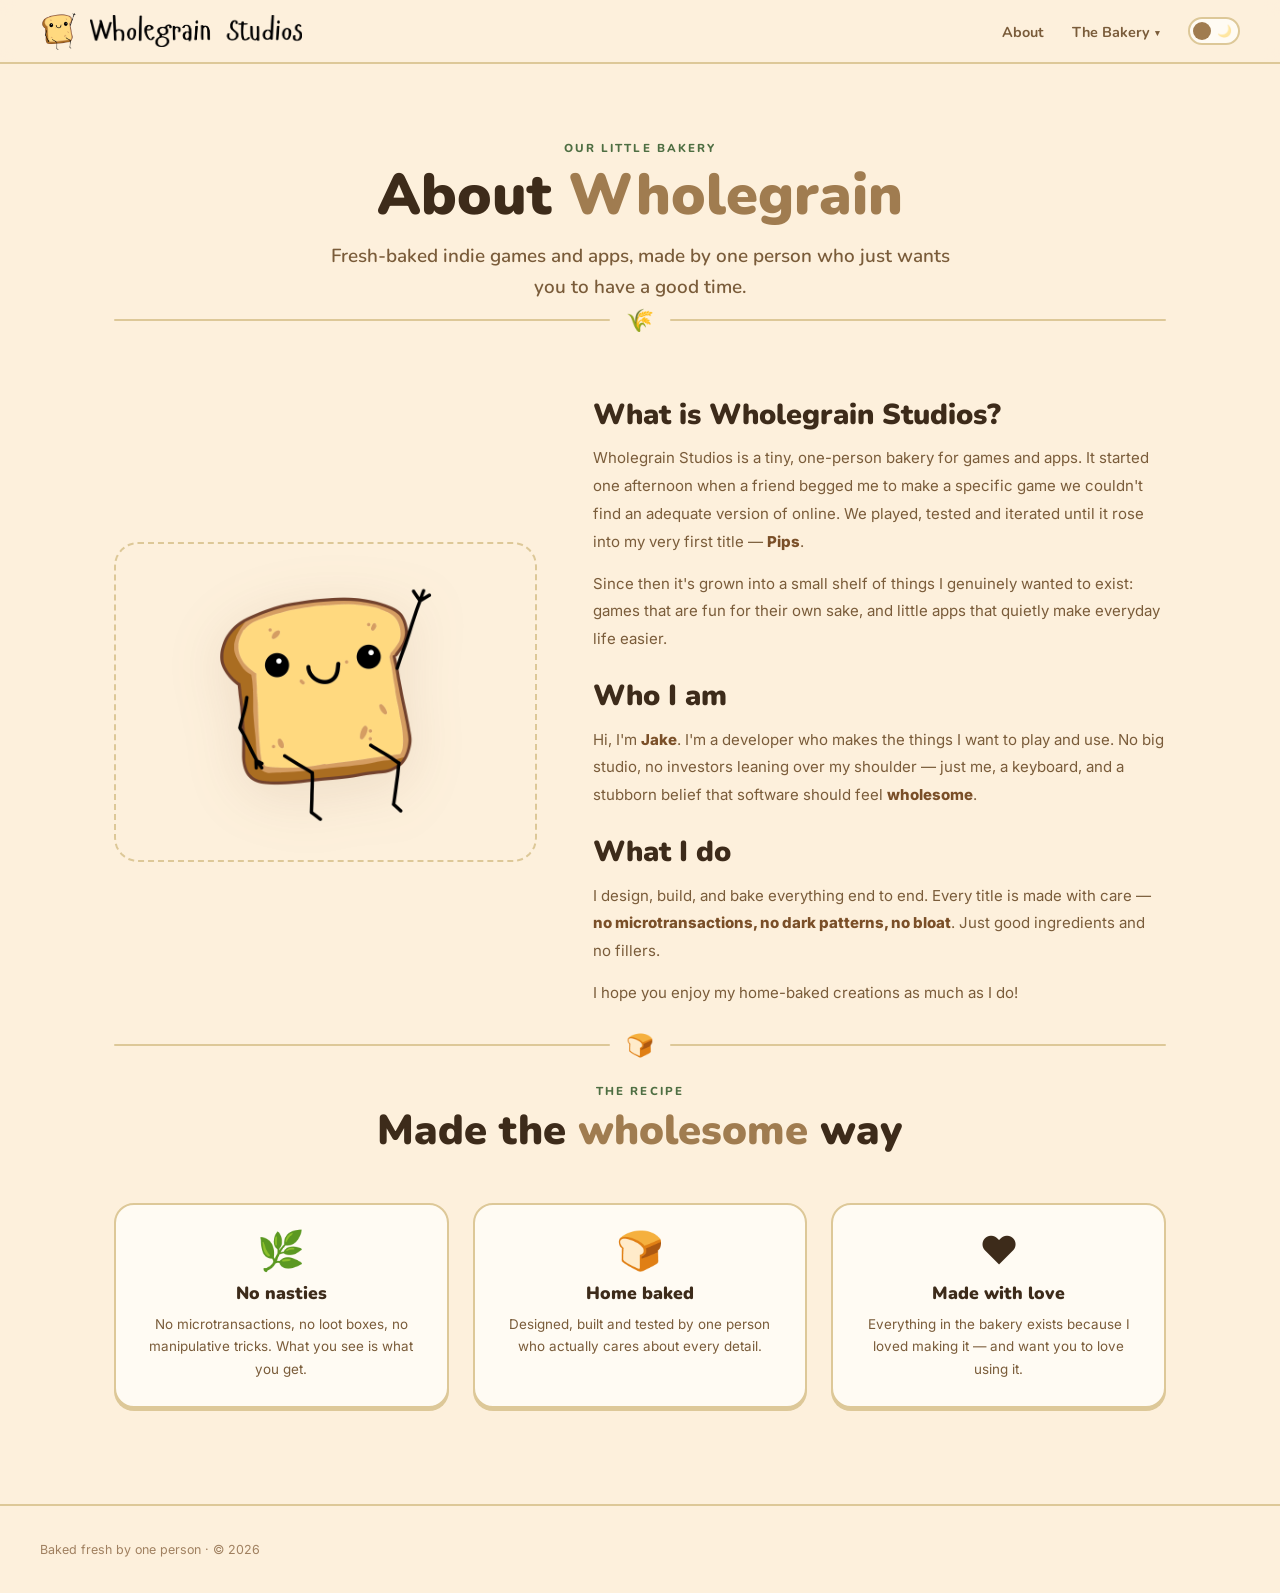
==== about/index.html @ f50112dc "Add About and Bakery pages with section nav - New About page: story, mascot panel, and wholesome-val" ====
<!DOCTYPE html>
<html lang="en" data-theme="light">
<head>
  <meta charset="UTF-8">
  <meta name="viewport" content="width=device-width, initial-scale=1.0">
  <meta name="description" content="About Wholegrain Studios — fresh-baked indie games made by one person, with good ingredients and no fillers.">
  <meta name="theme-color" content="#fdf0dc">
  <title>About · Wholegrain Studios</title>
  <link rel="manifest" href="../manifest.json">
  <link rel="preconnect" href="https://fonts.googleapis.com">
  <link rel="preconnect" href="https://fonts.gstatic.com" crossorigin>
  <link href="https://fonts.googleapis.com/css2?family=Nunito:wght@400;600;700;800;900&family=Inter:wght@300;400;500&family=Fredoka+One&display=swap" rel="stylesheet">
  <link rel="stylesheet" href="../css/styles.css">
  <link rel="icon" href="../images/toast-logo.png">
  <link rel="apple-touch-icon" href="../images/toast-logo.png">
  <style>
    /* ── ABOUT PAGE ── */
    .story-section {
      max-width: 1100px;
      margin: 0 auto;
      padding: 64px 24px 24px;
    }
    .story-grid {
      display: grid;
      grid-template-columns: 0.85fr 1.15fr;
      gap: 56px;
      align-items: center;
    }

    /* Mascot panel — mirrors the hero's dashed-border treatment */
    .story-art {
      position: relative;
      display: flex;
      align-items: center;
      justify-content: center;
      padding: 40px;
    }
    .story-art::before {
      content: '';
      position: absolute;
      inset: 0;
      border: 2.5px dashed var(--border);
      border-radius: 24px;
      transition: border-color 0.3s;
    }
    .story-art img {
      position: relative;
      width: clamp(160px, 30vw, 240px);
      height: auto;
      filter: drop-shadow(0 10px 28px var(--shadow));
    }

    .story-body h2 {
      font-family: 'Nunito', sans-serif;
      font-size: clamp(1.4rem, 3vw, 1.8rem);
      font-weight: 900;
      color: var(--brown);
      line-height: 1.2;
      margin: 26px 0 12px;
    }
    .story-body h2:first-child { margin-top: 0; }
    .story-body p {
      font-size: 0.94rem;
      line-height: 1.85;
      color: var(--text-mid);
      margin-bottom: 14px;
    }
    .story-body p:last-child { margin-bottom: 0; }
    .story-body strong { color: var(--crust); font-weight: 800; }

    /* Values row */
    .values-section {
      max-width: 1100px;
      margin: 0 auto;
      padding: 24px 24px 96px;
    }
    .value-grid {
      display: grid;
      grid-template-columns: repeat(3, 1fr);
      gap: 24px;
    }
    .value-card {
      background: var(--card-bg);
      border: 2.5px solid var(--border);
      border-radius: 20px;
      box-shadow: 0 3px 0 var(--border);
      padding: 26px 24px;
      text-align: center;
      transition: transform 0.2s, box-shadow 0.2s, background 0.3s, border-color 0.3s;
    }
    .value-card:hover {
      transform: translateY(-4px) rotate(-0.5deg);
      box-shadow: 0 8px 0 var(--tan);
    }
    .value-emoji {
      font-size: 2.4rem;
      line-height: 1;
      display: block;
      margin-bottom: 12px;
    }
    .value-card h3 {
      font-family: 'Nunito', sans-serif;
      font-size: 1.1rem;
      font-weight: 900;
      color: var(--brown);
      margin-bottom: 8px;
    }
    .value-card p {
      font-size: 0.84rem;
      line-height: 1.65;
      color: var(--text-mid);
    }

    @media (max-width: 768px) {
      .story-grid { grid-template-columns: 1fr; gap: 36px; }
      .story-art { padding: 28px; }
      .value-grid { grid-template-columns: 1fr; }
    }
  </style>
</head>
<body>

<nav>
  <a class="nav-logo" href="../index.html">
    <img class="nav-logo-toast" src="../images/toast-logo.png" alt="Toast mascot">
    <img class="nav-logo-wordmark" src="../images/wordmark.png" alt="Wholegrain Studios">
  </a>
  <div class="nav-right">
    <ul class="nav-links">
      <li><a href="../about/">About</a></li>
      <li class="nav-dropdown">
        <a class="nav-dropdown-trigger" href="../bakery/">The Bakery <span class="nav-caret">▾</span></a>
        <div class="nav-dropdown-menu">
          <a href="../bakery/#game-shelf">The Game Shelf</a>
          <a href="../bakery/#essentials">The Essentials</a>
        </div>
      </li>
    </ul>
    <button class="dark-toggle" id="themeToggle" aria-label="Toggle dark mode">
      <span class="dark-toggle-icon icon-sun">☀️</span>
      <span class="dark-toggle-icon icon-moon">🌙</span>
    </button>
  </div>
</nav>

<header class="page-hero">
  <p class="section-eyebrow">Our little bakery</p>
  <h1 class="page-hero-title">About <em>Wholegrain</em></h1>
  <p class="page-hero-sub">Fresh-baked indie games and apps, made by one person who just wants you to have a good time.</p>
</header>

<div class="divider"><div class="divider-line"></div><span class="divider-icon">🌾</span><div class="divider-line"></div></div>

<section class="story-section">
  <div class="story-grid">
    <div class="story-art">
      <img src="../images/toast-mascot.png" alt="Toast mascot">
    </div>
    <div class="story-body">
      <h2>What is Wholegrain Studios?</h2>
      <p>Wholegrain Studios is a tiny, one-person bakery for games and apps. It started one afternoon when a friend begged me to make a specific game we couldn't find an adequate version of online. We played, tested and iterated until it rose into my very first title — <strong>Pips</strong>.</p>
      <p>Since then it's grown into a small shelf of things I genuinely wanted to exist: games that are fun for their own sake, and little apps that quietly make everyday life easier.</p>

      <h2>Who I am</h2>
      <p>Hi, I'm <strong>Jake</strong>. I'm a developer who makes the things I want to play and use. No big studio, no investors leaning over my shoulder — just me, a keyboard, and a stubborn belief that software should feel <strong>wholesome</strong>.</p>

      <h2>What I do</h2>
      <p>I design, build, and bake everything end to end. Every title is made with care — <strong>no microtransactions, no dark patterns, no bloat</strong>. Just good ingredients and no fillers.</p>
      <p>I hope you enjoy my home-baked creations as much as I do!</p>
    </div>
  </div>
</section>

<div class="divider"><div class="divider-line"></div><span class="divider-icon">🍞</span><div class="divider-line"></div></div>

<section class="values-section">
  <div class="section-header">
    <p class="section-eyebrow">The recipe</p>
    <h2 class="section-title">Made the <em>wholesome</em> way</h2>
  </div>
  <div class="value-grid">
    <div class="value-card">
      <span class="value-emoji">🌿</span>
      <h3>No nasties</h3>
      <p>No microtransactions, no loot boxes, no manipulative tricks. What you see is what you get.</p>
    </div>
    <div class="value-card">
      <span class="value-emoji">🍞</span>
      <h3>Home baked</h3>
      <p>Designed, built and tested by one person who actually cares about every detail.</p>
    </div>
    <div class="value-card">
      <span class="value-emoji">❤️</span>
      <h3>Made with love</h3>
      <p>Everything in the bakery exists because I loved making it — and want you to love using it.</p>
    </div>
  </div>
</section>

<footer>
  <span class="footer-note">Baked fresh by one person &middot; &copy; 2026</span>
</footer>

<script src="../js/main.js" defer></script>
</body>
</html>
---- css/styles.css ----
*, *::before, *::after { box-sizing: border-box; margin: 0; padding: 0; }

    /* ── LIGHT THEME (default) ── */
    :root, [data-theme="light"] {
      --cream:       #fdf0dc;
      --cream-dark:  #f5e2c0;
      --tan:         #c8a97a;
      --tan-dark:    #a07c50;
      --crust:       #7a4f28;
      --brown:       #3d2b1a;
      --sage:        #7a9e6e;
      --sage-light:  #a8c89a;
      --sage-dark:   #4e6e42;
      --card-bg:     #fffbf3;
      --border:      #ddc898;
      --text:        #3d2b1a;
      --text-mid:    #7a5c3a;
      --text-dim:    #a08060;
      --white:       #fffef9;
      --nav-bg:      rgba(253,240,220,0.94);
      --about-bg:    #f5e2c0;
      --shadow:      rgba(122,79,40,0.12);
    }

    /* ── DARK THEME ── */
    [data-theme="dark"] {
      --cream:       #311900;
      --cream-dark:  #221d17;
      --tan:         #7a6040;
      --tan-dark:    #9a7850;
      --crust:       #c8956a;
      --brown:       #e8d0b0;
      --sage:        #5a8050;
      --sage-light:  #4a6840;
      --sage-dark:   #8ab87a;
      --card-bg:     #211c16;
      --border:      #3a3028;
      --text:        #e8d8c0;
      --text-mid:    #c0a880;
      --text-dim:    #806850;
      --white:       #2a2318;
      --nav-bg:      rgba(26,22,18,0.96);
      --about-bg:    #311900;
      --shadow:      rgba(0,0,0,0.4);
    }

    html { scroll-behavior: smooth; }

    body {
      font-family: 'Inter', sans-serif;
      background-color: var(--cream);
      color: var(--text);
      min-height: 100vh;
      overflow-x: hidden;
      transition: background-color 0.3s, color 0.3s;
    }

    /* ── NAV ── */
    nav {
      position: fixed;
      top: 0; left: 0; right: 0;
      z-index: 100;
      display: flex;
      align-items: center;
      justify-content: space-between;
      padding: 12px 40px;
      background: var(--nav-bg);
      backdrop-filter: blur(8px);
      border-bottom: 2px solid var(--border);
      transition: background 0.3s, border-color 0.3s;
    }

    .nav-logo {
      display: flex;
      align-items: center;
      gap: 12px;
      text-decoration: none;
    }

    .nav-logo-img { height: 40px; width: auto; }
    .nav-logo-toast { height: 38px; width: auto; flex-shrink: 0; }
    .nav-logo-wordmark {
      height: 32px;
      width: auto;
      display: block;
    }
    [data-theme="dark"] .nav-logo-wordmark { filter: invert(1); }

    .nav-right {
      display: flex;
      align-items: center;
      gap: 28px;
    }

    .nav-links {
      display: flex;
      gap: 28px;
      list-style: none;
      align-items: center;
    }

    .nav-links a {
      font-family: 'Nunito', sans-serif;
      font-size: 0.9rem;
      font-weight: 700;
      color: var(--text-mid);
      text-decoration: none;
      transition: color 0.2s;
    }
    .nav-links a:hover { color: var(--crust); }

    /* Dark mode toggle */
    .dark-toggle {
      background: var(--card-bg);
      border: 2px solid var(--border);
      border-radius: 100px;
      width: 52px;
      height: 28px;
      cursor: pointer;
      position: relative;
      transition: background 0.3s, border-color 0.3s;
      flex-shrink: 0;
    }

    .dark-toggle::after {
      content: '';
      position: absolute;
      top: 3px;
      left: 3px;
      width: 18px;
      height: 18px;
      border-radius: 50%;
      background: var(--tan-dark);
      transition: transform 0.3s, background 0.3s;
    }

    [data-theme="dark"] .dark-toggle::after {
      transform: translateX(24px);
      background: var(--sage-dark);
    }

    .dark-toggle-icon {
      position: absolute;
      top: 50%;
      transform: translateY(-50%);
      font-size: 0.75rem;
      pointer-events: none;
      transition: opacity 0.2s;
    }

    .icon-sun  { left:  6px; opacity: 1; }
    .icon-moon { right: 6px; opacity: 0.4; }

    [data-theme="dark"] .icon-sun  { opacity: 0.4; }
    [data-theme="dark"] .icon-moon { opacity: 1; }

    /* ── HERO ── */
    .hero {
      min-height: 100vh;
      display: flex;
      flex-direction: column;
      align-items: center;
      justify-content: center;
      text-align: center;
      padding: 120px 24px 80px;
      position: relative;
    }

    .hero::before {
      content: '';
      position: absolute;
      inset: 80px 40px 40px;
      border: 2.5px dashed var(--border);
      border-radius: 24px;
      pointer-events: none;
      transition: border-color 0.3s;
    }

    .hero-brand {
      display: flex;
      align-items: center;
      justify-content: center;
      gap: clamp(18px, 4vw, 40px);
      margin-bottom: 28px;
    }
    .hero-toast {
      width: clamp(180px, 33vw, 300px);
      height: auto;
      filter: drop-shadow(0 8px 28px var(--shadow));
      flex-shrink: 0;
    }
    .hero-title-img {
      width: clamp(240px, 42vw, 480px);
      height: auto;
    }
    [data-theme="dark"] .hero-title-img { filter: invert(1); }

    .hero-tagline {
      font-family: 'Nunito', sans-serif;
      font-size: clamp(1rem, 2.5vw, 1.25rem);
      font-weight: 600;
      color: var(--text-mid);
      margin-bottom: 6px;
    }
    .hero-tagline strong { color: var(--crust); font-weight: 900; }

    .hero-badges {
      display: flex;
      gap: 10px;
      flex-wrap: wrap;
      justify-content: center;
      margin: 20px 0 36px;
    }

    .badge {
      font-family: 'Nunito', sans-serif;
      font-size: 0.72rem;
      font-weight: 800;
      letter-spacing: 0.07em;
      text-transform: uppercase;
      padding: 5px 13px;
      border-radius: 100px;
      border: 2px solid;
      transition: background 0.3s, color 0.3s, border-color 0.3s;
    }
    .badge-green { background: #eaf3e6; color: var(--sage-dark); border-color: var(--sage-light); }
    .badge-tan   { background: #f5e8d0; color: var(--crust);     border-color: var(--tan); }
    [data-theme="dark"] .badge-green { background: #1a2a18; }
    [data-theme="dark"] .badge-tan   { background: #2a1e10; }

    .hero-cta {
      display: inline-flex;
      align-items: center;
      gap: 10px;
      padding: 14px 36px;
      background: var(--sage);
      color: white;
      font-family: 'Nunito', sans-serif;
      font-weight: 800;
      font-size: 1rem;
      border-radius: 100px;
      text-decoration: none;
      box-shadow: 0 4px 0 var(--sage-dark);
      transition: transform 0.15s, box-shadow 0.15s, background 0.3s;
    }
    .hero-cta:hover  { transform: translateY(-2px); box-shadow: 0 6px 0 var(--sage-dark); }
    .hero-cta:active { transform: translateY(2px);  box-shadow: 0 2px 0 var(--sage-dark); }

    /* ── DIVIDER ── */
    .divider {
      display: flex;
      align-items: center;
      gap: 16px;
      max-width: 1100px;
      margin: 0 auto;
      padding: 0 24px;
    }
    .divider-line { flex: 1; height: 2px; background: var(--border); border-radius: 1px; transition: background 0.3s; }
    .divider-icon { font-size: 1.4rem; }

    /* ── GAMES SECTION ── */
    .games-section {
      padding: 64px 24px 100px;
      max-width: 1100px;
      margin: 0 auto;
    }
    .section-header { text-align: center; margin-bottom: 48px; }
    .section-eyebrow {
      font-family: 'Nunito', sans-serif;
      font-size: 0.72rem;
      font-weight: 800;
      letter-spacing: 0.18em;
      text-transform: uppercase;
      color: var(--sage-dark);
      margin-bottom: 8px;
    }
    .section-title {
      font-family: 'Nunito', sans-serif;
      font-size: clamp(1.8rem, 4vw, 2.6rem);
      font-weight: 900;
      color: var(--brown);
      line-height: 1.15;
    }
    .section-title em { font-style: normal; color: var(--tan-dark); }
    .section-sub { font-size: 0.9rem; color: var(--text-dim); margin-top: 10px; }

    /* ── GAME CARDS ── */
    .game-grid {
      display: grid;
      grid-template-columns: repeat(auto-fill, minmax(300px, 1fr));
      gap: 24px;
    }

    .game-card {
      background: var(--card-bg);
      border: 2.5px solid var(--border);
      border-radius: 20px;
      overflow: hidden;
      text-decoration: none;
      color: inherit;
      display: flex;
      flex-direction: column;
      height: 100%;
      transition: transform 0.2s, box-shadow 0.2s, background 0.3s, border-color 0.3s;
      box-shadow: 0 3px 0 var(--border);
      position: relative;
    }
    .game-card.is-clickable { cursor: pointer; }
    .game-card:not(.wip):hover {
      transform: translateY(-4px) rotate(-0.5deg);
      box-shadow: 0 8px 0 var(--tan);
    }
    .game-card.wip { opacity: 0.82; cursor: default; }

    /* Card art */
    .card-art {
      width: 100%;
      height: 160px;
      display: flex;
      align-items: center;
      justify-content: center;
      position: relative;
      overflow: hidden;
    }
    .card-art-kaboo { background: linear-gradient(135deg, #1a4d35, #2e7a52, #1a4d35); }
    .card-art-dice  { background: linear-gradient(135deg, #4a2020, #7a3c3c, #4a2020); }
    .card-art-godot { background: linear-gradient(135deg, #2a3a5a, #3a5080, #2a3a5a); }

    .card-cover {
      width: 100%;
      height: 100%;
      object-fit: cover;
      display: block;
      transition: transform 0.3s;
    }
    .game-card:not(.wip):hover .card-cover { transform: scale(1.04); }

    /* Torn paper edge */
    .card-art::after {
      content: '';
      position: absolute;
      bottom: -1px; left: 0; right: 0;
      height: 18px;
      background: var(--card-bg);
      clip-path: polygon(0% 100%, 2% 20%, 5% 90%, 8% 10%, 12% 85%, 16% 15%, 20% 80%, 24% 20%, 28% 90%, 32% 5%, 36% 75%, 40% 25%, 44% 85%, 48% 10%, 52% 80%, 56% 20%, 60% 90%, 64% 15%, 68% 85%, 72% 10%, 76% 80%, 80% 20%, 84% 90%, 88% 5%, 92% 75%, 96% 25%, 100% 80%, 100% 100%);
      transition: background 0.3s;
    }

    .wip-badge {
      position: absolute;
      top: 12px; right: 12px;
      background: #fffbf0;
      border: 2px solid #e8c842;
      color: #8a7010;
      font-family: 'Nunito', sans-serif;
      font-size: 0.65rem;
      font-weight: 800;
      letter-spacing: 0.1em;
      text-transform: uppercase;
      padding: 3px 10px;
      border-radius: 100px;
      z-index: 2;
    }
    [data-theme="dark"] .wip-badge { background: #2a2208; border-color: #8a7010; color: #c8a820; }

    .card-body {
      padding: 18px 20px 22px;
      display: flex;
      flex: 1;
      flex-direction: column;
    }
    .card-tags { display: flex; gap: 6px; margin-bottom: 10px; flex-wrap: wrap; }
    .ctag {
      font-family: 'Nunito', sans-serif;
      font-size: 0.63rem;
      font-weight: 800;
      letter-spacing: 0.08em;
      text-transform: uppercase;
      padding: 2px 8px;
      border-radius: 100px;
      border: 1.5px solid;
      transition: background 0.3s;
    }
    .ctag-green  { background: #eaf3e6; color: var(--sage-dark); border-color: var(--sage-light); }
    .ctag-tan    { background: #f5e8d0; color: var(--crust);     border-color: var(--tan); }
    .ctag-red    { background: #f5e6e4; color: #8a3020;          border-color: #e0a090; }
    .ctag-blue   { background: #e6edf5; color: #2a4a7a;          border-color: #90aad0; }
    .ctag-yellow { background: #fdf5d8; color: #8a7010;          border-color: #e0c842; }
    [data-theme="dark"] .ctag-green  { background: #182818; }
    [data-theme="dark"] .ctag-tan    { background: #281e10; }
    [data-theme="dark"] .ctag-red    { background: #281410; }
    [data-theme="dark"] .ctag-blue   { background: #101828; }
    [data-theme="dark"] .ctag-yellow { background: #282008; }

    .card-title {
      font-family: 'Nunito', sans-serif;
      font-size: 1.3rem;
      font-weight: 900;
      color: var(--brown);
      margin-bottom: 6px;
    }
    .card-desc { font-size: 0.84rem; color: var(--text-mid); line-height: 1.65; }
    .card-footer {
      display: flex;
      align-items: center;
      justify-content: space-between;
      margin-top: auto;
      padding-top: 14px;
      border-top: 1.5px dashed var(--border);
      transition: border-color 0.3s;
    }
    .card-play {
      font-family: 'Nunito', sans-serif;
      font-size: 0.82rem;
      font-weight: 800;
      color: var(--sage-dark);
      display: flex;
      align-items: center;
      gap: 6px;
      transition: gap 0.2s;
    }
    .game-card:hover .card-play { gap: 10px; }
    .card-platform { font-size: 0.72rem; color: var(--text-dim); }

    .card-progress { margin-top: auto; padding-top: 14px; }
    .progress-label {
      display: flex;
      justify-content: space-between;
      font-size: 0.7rem;
      color: var(--text-dim);
      margin-bottom: 5px;
      font-family: 'Nunito', sans-serif;
      font-weight: 700;
    }
    .progress-bar { height: 6px; background: var(--cream-dark); border-radius: 100px; overflow: hidden; transition: background 0.3s; }
    .progress-fill {
      height: 100%;
      background: linear-gradient(to right, var(--tan), var(--crust));
      border-radius: 100px;
      width: 0;
      transition: width 1.2s cubic-bezier(0.4,0,0.2,1);
    }



    /* LOADING OVERLAY */
    .loading-overlay {
      position: fixed;
      inset: 0;
      z-index: 1000;
      display: flex;
      align-items: center;
      justify-content: center;
      padding: 32px;
      background: rgba(61, 43, 26, 0.58);
      backdrop-filter: blur(5px);
      opacity: 0;
      pointer-events: none;
      transition: opacity 0.18s ease;
    }

    [data-theme="dark"] .loading-overlay {
      background: rgba(0, 0, 0, 0.58);
    }

    .loading-overlay.is-visible {
      opacity: 1;
      pointer-events: all;
    }

    .loading-overlay-inner {
      display: flex;
      flex-direction: column;
      align-items: center;
      justify-content: center;
      gap: 18px;
      transform: translateY(8px) scale(0.98);
      transition: transform 0.18s ease;
    }

    .loading-overlay.is-visible .loading-overlay-inner {
      transform: translateY(0) scale(1);
    }

    .loading-toast {
      width: clamp(104px, 18vw, 180px);
      height: auto;
      filter: drop-shadow(0 10px 30px rgba(0, 0, 0, 0.28));
    }

    .loading-phrase {
      width: min(78vw, 420px);
      max-height: 112px;
      object-fit: contain;
      filter: drop-shadow(0 4px 14px rgba(255, 251, 243, 0.32));
    }

    /* ── ABOUT ── */
    .about-section {
      background: var(--about-bg);
      border-top: 2.5px solid var(--border);
      border-bottom: 2.5px solid var(--border);
      padding: 72px 24px;
      transition: background 0.3s, border-color 0.3s;
    }
    .about-inner {
      max-width: 1100px;
      margin: 0 auto;
      display: grid;
      grid-template-columns: 1fr 1fr;
      gap: 64px;
      align-items: start;
    }
    .about-text h2 {
      font-family: 'Nunito', sans-serif;
      font-size: 2rem;
      font-weight: 900;
      color: var(--brown);
      margin-bottom: 16px;
      line-height: 1.2;
    }
    .about-text p { font-size: 0.9rem; line-height: 1.85; color: var(--text-mid); margin-bottom: 14px; }

    /* Nutrition Facts panel */
    .nutrition-panel {
      background: var(--white);
      border: 3px solid var(--brown);
      border-radius: 8px;
      padding: 20px 22px;
      transition: background 0.3s, border-color 0.3s;
    }
    .nutrition-title {
      font-family: 'Nunito', sans-serif;
      font-size: 1.6rem;
      font-weight: 900;
      color: var(--brown);
      border-bottom: 8px solid var(--brown);
      padding-bottom: 6px;
      margin-bottom: 4px;
      transition: color 0.3s, border-color 0.3s;
    }
    .nutrition-serving {
      font-size: 0.72rem;
      color: var(--text-mid);
      border-bottom: 3px solid var(--brown);
      padding-bottom: 6px;
      margin-bottom: 8px;
    }
    .nutrition-row {
      display: flex;
      justify-content: space-between;
      align-items: center;
      padding: 5px 0;
      font-size: 0.82rem;
      border-bottom: 1px solid var(--border);
      color: var(--text);
      transition: border-color 0.3s;
    }
    .nutrition-row:last-child { border-bottom: none; }
    .nutrition-row .label { font-weight: 500; }
    .nutrition-row .value { font-weight: 700; color: var(--crust); }
    .nutrition-note {
      font-size: 0.65rem;
      color: var(--text-dim);
      margin-top: 10px;
      border-top: 3px solid var(--brown);
      padding-top: 8px;
      line-height: 1.5;
    }

    /* ── FOOTER ── */
    footer {
      padding: 36px 40px;
      display: flex;
      align-items: center;
      justify-content: space-between;
      flex-wrap: wrap;
      gap: 16px;
      border-top: 2px solid var(--border);
      transition: border-color 0.3s;
    }
    .footer-logo {
      display: flex;
      align-items: center;
      gap: 10px;
      font-family: 'Nunito', sans-serif;
      font-weight: 900;
      font-size: 1rem;
      color: var(--brown);
    }
    .footer-logo img { height: 32px; width: auto; }
    .footer-note { font-size: 0.78rem; color: var(--text-dim); }

    /* ── NAV DROPDOWN ── */
    .nav-dropdown { position: relative; }
    .nav-dropdown-trigger {
      display: inline-flex;
      align-items: center;
      gap: 5px;
    }
    .nav-caret {
      font-size: 0.55rem;
      transform: translateY(1px);
      transition: transform 0.2s;
    }
    .nav-dropdown:hover .nav-caret,
    .nav-dropdown:focus-within .nav-caret { transform: translateY(1px) rotate(180deg); }

    .nav-dropdown-menu {
      position: absolute;
      top: 100%;
      right: 0;
      margin-top: 12px;
      min-width: 190px;
      display: flex;
      flex-direction: column;
      gap: 2px;
      padding: 8px;
      background: var(--card-bg);
      border: 2px solid var(--border);
      border-radius: 14px;
      box-shadow: 0 8px 24px var(--shadow);
      opacity: 0;
      pointer-events: none;
      transform: translateY(-6px);
      transition: opacity 0.18s, transform 0.18s, background 0.3s, border-color 0.3s;
      z-index: 200;
    }
    /* Invisible bridge so the menu stays open while crossing the gap */
    .nav-dropdown-menu::before {
      content: '';
      position: absolute;
      top: -14px; left: 0; right: 0;
      height: 14px;
    }
    .nav-dropdown:hover .nav-dropdown-menu,
    .nav-dropdown:focus-within .nav-dropdown-menu {
      opacity: 1;
      pointer-events: auto;
      transform: translateY(0);
    }
    .nav-dropdown-menu a {
      font-family: 'Nunito', sans-serif;
      font-size: 0.85rem;
      font-weight: 700;
      color: var(--text-mid);
      padding: 9px 12px;
      border-radius: 9px;
      white-space: nowrap;
      transition: background 0.16s, color 0.16s;
    }
    .nav-dropdown-menu a:hover { background: var(--cream-dark); color: var(--crust); }

    /* ── PAGE HERO (sub-pages) ── */
    .page-hero {
      text-align: center;
      max-width: 820px;
      margin: 0 auto;
      padding: 140px 24px 4px;
    }
    .page-hero-title {
      font-family: 'Nunito', sans-serif;
      font-size: clamp(2.4rem, 6vw, 3.6rem);
      font-weight: 900;
      color: var(--brown);
      line-height: 1.1;
      margin: 6px 0 14px;
    }
    .page-hero-title em { font-style: normal; color: var(--tan-dark); }
    .page-hero-sub {
      font-family: 'Nunito', sans-serif;
      font-size: clamp(1rem, 2.4vw, 1.18rem);
      font-weight: 600;
      color: var(--text-mid);
      line-height: 1.6;
      max-width: 620px;
      margin: 0 auto;
    }

    /* ── 3-PER-ROW GRID (Bakery) ── */
    .games-section { scroll-margin-top: 88px; }
    .game-grid--three { grid-template-columns: repeat(3, 1fr); }

    /* Placeholder card art (no cover image yet) */
    .card-art-placeholder { background: linear-gradient(135deg, var(--tan), var(--crust)); }
    .card-art-emoji {
      font-size: 3.6rem;
      line-height: 1;
      filter: drop-shadow(0 4px 12px rgba(0,0,0,0.28));
    }

    /* Section-level CTA (bottom-right "Go to the bakery") */
    .section-cta {
      display: flex;
      justify-content: flex-end;
      margin-top: 32px;
    }
    .section-cta .hero-cta {
      padding: 11px 26px;
      font-size: 0.92rem;
    }

    /* ── RESPONSIVE ── */
    @media (max-width: 768px) {
      nav { padding: 10px 16px; }
      .nav-right { gap: 16px; }
      .nav-links { gap: 16px; }
      .nav-links a { font-size: 0.82rem; }
      .game-grid--three { grid-template-columns: repeat(2, 1fr); }
      .page-hero { padding-top: 124px; }
      .hero { padding: 108px 18px 64px; }
      .hero::before { inset: 70px 16px 20px; }
      .hero-brand {
        width: 100%;
        max-width: 680px;
        gap: clamp(10px, 3vw, 22px);
      }
      .hero-toast { width: clamp(120px, 34vw, 220px); }
      .hero-title-img { width: clamp(190px, 52vw, 340px); }
      .about-inner { grid-template-columns: 1fr; gap: 40px; }
      footer { padding: 28px 20px; flex-direction: column; }
    }
    @media (max-width: 500px) {
      .nav-logo-wordmark { display: none; }
      .nav-right { gap: 12px; }
      .nav-links { gap: 12px; }
      .nav-links a { font-size: 0.8rem; }
      .hero-brand { gap: 8px; }
      .hero-toast { width: clamp(112px, 33vw, 150px); }
      .hero-title-img { width: min(54vw, 220px); }
      .game-grid { grid-template-columns: 1fr; }
      .game-grid--three { grid-template-columns: 1fr; }
      .section-cta { justify-content: center; }
    }
    @media (prefers-reduced-motion: reduce) {
      .game-card, body, nav { transition: none; }
    }

    /* ── ACCOUNT LINK ── */
    .account-link-page {
      min-height: 100vh;
      background: var(--cream);
    }
    .account-link-shell {
      max-width: 760px;
      margin: 0 auto;
      padding: 128px 24px 72px;
    }
    .account-link-panel {
      position: relative;
      overflow: hidden;
      background: var(--card-bg);
      border: 2.5px solid var(--border);
      border-radius: 20px;
      padding: 36px clamp(22px, 5vw, 44px) 38px;
      box-shadow: 0 4px 0 var(--border);
      text-align: center;
      transition: background 0.3s, border-color 0.3s;
    }
    .account-link-panel::before {
      content: '';
      position: absolute;
      inset: 14px;
      border: 2px dashed var(--border);
      border-radius: 15px;
      pointer-events: none;
      transition: border-color 0.3s;
    }
    .account-link-panel > * {
      position: relative;
      z-index: 1;
    }
    .account-link-art {
      display: flex;
      justify-content: center;
      margin-bottom: 14px;
    }
    .account-link-art img {
      width: clamp(82px, 18vw, 118px);
      height: auto;
      filter: drop-shadow(0 8px 22px var(--shadow));
    }
    .account-link-panel h1 {
      font-family: 'Nunito', sans-serif;
      font-size: clamp(2rem, 6vw, 3.2rem);
      font-weight: 900;
      color: var(--brown);
      line-height: 1.05;
      margin-bottom: 14px;
    }
    .account-link-copy {
      max-width: 560px;
      margin: 0 auto 20px;
      color: var(--text-mid);
      font-family: 'Nunito', sans-serif;
      font-size: clamp(1rem, 2.6vw, 1.18rem);
      font-weight: 600;
      line-height: 1.65;
    }
    .account-link-summary {
      display: grid;
      grid-template-columns: max-content 1fr;
      gap: 8px 14px;
      max-width: 520px;
      margin: 22px auto 28px;
      padding: 14px 16px;
      background: var(--white);
      border: 2px solid var(--border);
      border-radius: 8px;
      color: var(--text-mid);
      font-size: 0.88rem;
      text-align: left;
      transition: background 0.3s, border-color 0.3s;
    }
    .account-link-summary strong {
      color: var(--brown);
      font-family: 'Nunito', sans-serif;
      font-weight: 900;
    }
    .account-link-actions,
    .account-link-login {
      display: flex;
      align-items: center;
      justify-content: center;
      gap: 18px;
      flex-wrap: wrap;
    }
    .account-link-secondary {
      appearance: none;
      border: 0;
      background: transparent;
      color: var(--sage-dark);
      cursor: pointer;
      font-family: 'Nunito', sans-serif;
      font-size: 0.92rem;
      font-weight: 900;
      text-decoration: none;
    }
    .account-link-status {
      min-height: 1.5em;
      color: var(--text-mid);
      font-size: 0.86rem;
      margin-top: 18px;
    }
    .account-link-divider {
      margin-top: 38px;
    }
    .account-link-note {
      max-width: 560px;
      margin: 22px auto 0;
      color: var(--text-dim);
      font-size: 0.86rem;
      line-height: 1.7;
      text-align: center;
    }
    @media (max-width: 560px) {
      .account-link-shell { padding: 104px 16px 56px; }
      .account-link-panel { padding: 28px 18px 30px; }
      .account-link-panel::before { inset: 10px; }
      .account-link-summary { grid-template-columns: 1fr; }
      .account-link-actions .hero-cta,
      .account-link-login .hero-cta { width: 100%; justify-content: center; }
    }
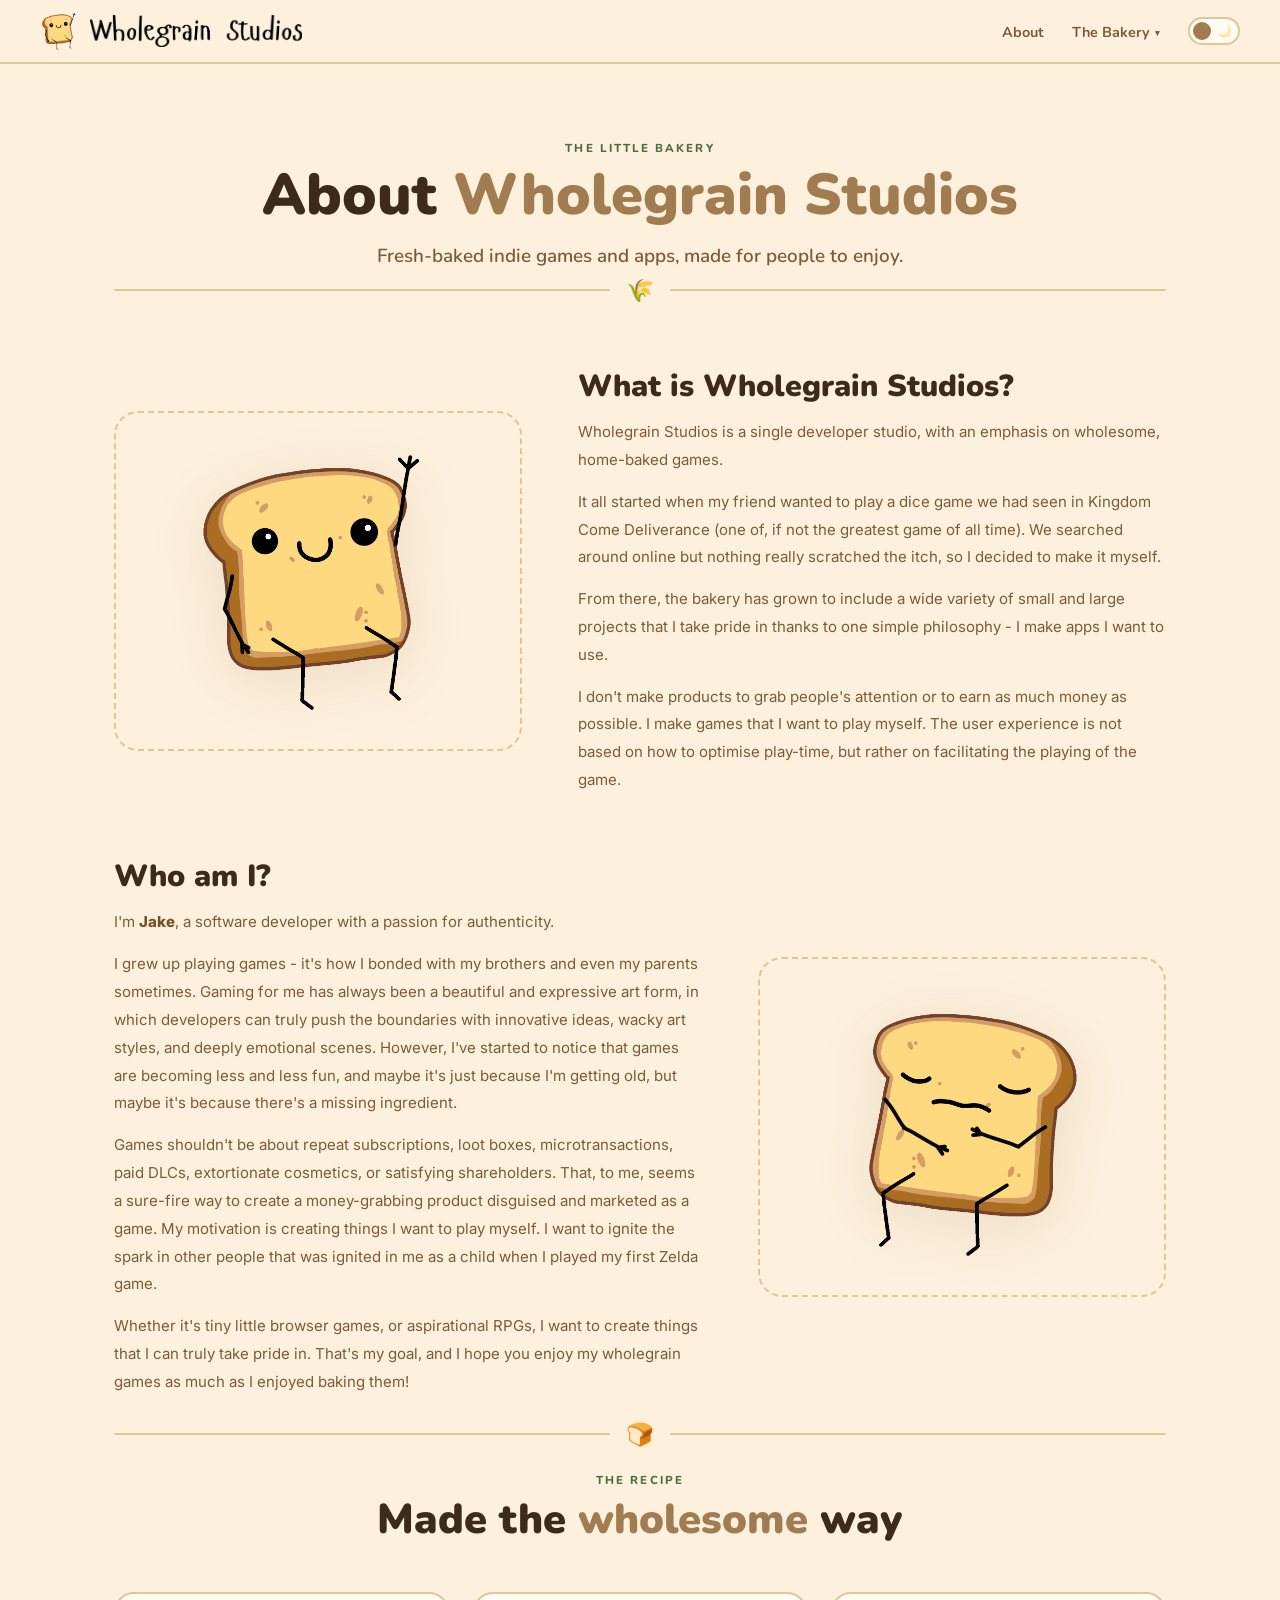
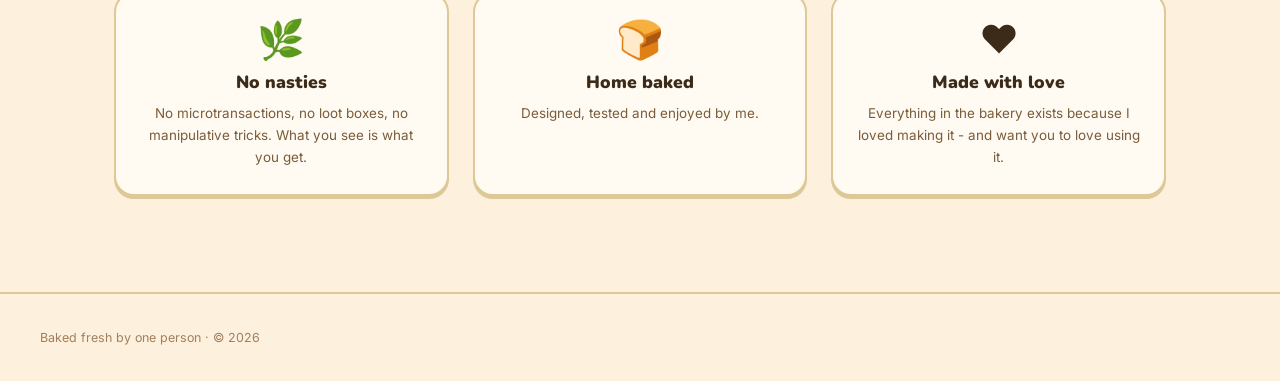
==== commit 42ba0b40: "Update about and bakery page copy" ====
--- a/about/index.html
+++ b/about/index.html
@@ -3,9 +3,9 @@
 <head>
   <meta charset="UTF-8">
   <meta name="viewport" content="width=device-width, initial-scale=1.0">
-  <meta name="description" content="About Wholegrain Studios — fresh-baked indie games made by one person, with good ingredients and no fillers.">
+  <meta name="description" content="About Wholegrain Studios - fresh-baked indie games and apps made for people to enjoy.">
   <meta name="theme-color" content="#fdf0dc">
-  <title>About · Wholegrain Studios</title>
+  <title>About &middot; Wholegrain Studios</title>
   <link rel="manifest" href="../manifest.json">
   <link rel="preconnect" href="https://fonts.googleapis.com">
   <link rel="preconnect" href="https://fonts.gstatic.com" crossorigin>
@@ -14,25 +14,32 @@
   <link rel="icon" href="../images/toast-logo.png">
   <link rel="apple-touch-icon" href="../images/toast-logo.png">
   <style>
-    /* ── ABOUT PAGE ── */
+    /* ABOUT PAGE */
     .story-section {
       max-width: 1100px;
       margin: 0 auto;
       padding: 64px 24px 24px;
     }
-    .story-grid {
+    .story-stack {
       display: grid;
-      grid-template-columns: 0.85fr 1.15fr;
+      gap: 64px;
+    }
+    .about-feature {
+      display: grid;
+      grid-template-columns: 0.82fr 1.18fr;
       gap: 56px;
       align-items: center;
     }
-
-    /* Mascot panel — mirrors the hero's dashed-border treatment */
+    .about-feature--reverse {
+      grid-template-columns: 1.18fr 0.82fr;
+    }
+
     .story-art {
       position: relative;
       display: flex;
       align-items: center;
       justify-content: center;
+      min-height: 300px;
       padding: 40px;
     }
     .story-art::before {
@@ -45,20 +52,20 @@
     }
     .story-art img {
       position: relative;
-      width: clamp(160px, 30vw, 240px);
+      width: clamp(170px, 28vw, 260px);
       height: auto;
       filter: drop-shadow(0 10px 28px var(--shadow));
     }
+    .story-art--flipped img { transform: scaleX(-1); }
 
     .story-body h2 {
       font-family: 'Nunito', sans-serif;
-      font-size: clamp(1.4rem, 3vw, 1.8rem);
+      font-size: clamp(1.45rem, 3vw, 1.9rem);
       font-weight: 900;
       color: var(--brown);
       line-height: 1.2;
-      margin: 26px 0 12px;
-    }
-    .story-body h2:first-child { margin-top: 0; }
+      margin-bottom: 14px;
+    }
     .story-body p {
       font-size: 0.94rem;
       line-height: 1.85;
@@ -68,7 +75,6 @@
     .story-body p:last-child { margin-bottom: 0; }
     .story-body strong { color: var(--crust); font-weight: 800; }
 
-    /* Values row */
     .values-section {
       max-width: 1100px;
       margin: 0 auto;
@@ -112,8 +118,11 @@
     }
 
     @media (max-width: 768px) {
-      .story-grid { grid-template-columns: 1fr; gap: 36px; }
-      .story-art { padding: 28px; }
+      .story-stack { gap: 44px; }
+      .about-feature,
+      .about-feature--reverse { grid-template-columns: 1fr; gap: 28px; }
+      .about-feature--reverse .story-art { order: -1; }
+      .story-art { min-height: 240px; padding: 28px; }
       .value-grid { grid-template-columns: 1fr; }
     }
   </style>
@@ -127,51 +136,61 @@
   </a>
   <div class="nav-right">
     <ul class="nav-links">
-      <li><a href="../about/">About</a></li>
+      <li><a href="../about/index.html">About</a></li>
       <li class="nav-dropdown">
-        <a class="nav-dropdown-trigger" href="../bakery/">The Bakery <span class="nav-caret">▾</span></a>
+        <a class="nav-dropdown-trigger" href="../bakery/index.html">The Bakery <span class="nav-caret">&#9662;</span></a>
         <div class="nav-dropdown-menu">
-          <a href="../bakery/#game-shelf">The Game Shelf</a>
-          <a href="../bakery/#essentials">The Essentials</a>
+          <a href="../bakery/index.html#game-shelf">The Game Shelf</a>
+          <a href="../bakery/index.html#essentials">The Essentials</a>
         </div>
       </li>
     </ul>
     <button class="dark-toggle" id="themeToggle" aria-label="Toggle dark mode">
-      <span class="dark-toggle-icon icon-sun">☀️</span>
-      <span class="dark-toggle-icon icon-moon">🌙</span>
+      <span class="dark-toggle-icon icon-sun">&#9728;&#65039;</span>
+      <span class="dark-toggle-icon icon-moon">&#127769;</span>
     </button>
   </div>
 </nav>
 
 <header class="page-hero">
-  <p class="section-eyebrow">Our little bakery</p>
-  <h1 class="page-hero-title">About <em>Wholegrain</em></h1>
-  <p class="page-hero-sub">Fresh-baked indie games and apps, made by one person who just wants you to have a good time.</p>
+  <p class="section-eyebrow">The little bakery</p>
+  <h1 class="page-hero-title">About <em>Wholegrain Studios</em></h1>
+  <p class="page-hero-sub">Fresh-baked indie games and apps, made for people to enjoy.</p>
 </header>
 
-<div class="divider"><div class="divider-line"></div><span class="divider-icon">🌾</span><div class="divider-line"></div></div>
+<div class="divider"><div class="divider-line"></div><span class="divider-icon">&#127806;</span><div class="divider-line"></div></div>
 
 <section class="story-section">
-  <div class="story-grid">
-    <div class="story-art">
-      <img src="../images/toast-mascot.png" alt="Toast mascot">
-    </div>
-    <div class="story-body">
-      <h2>What is Wholegrain Studios?</h2>
-      <p>Wholegrain Studios is a tiny, one-person bakery for games and apps. It started one afternoon when a friend begged me to make a specific game we couldn't find an adequate version of online. We played, tested and iterated until it rose into my very first title — <strong>Pips</strong>.</p>
-      <p>Since then it's grown into a small shelf of things I genuinely wanted to exist: games that are fun for their own sake, and little apps that quietly make everyday life easier.</p>
-
-      <h2>Who I am</h2>
-      <p>Hi, I'm <strong>Jake</strong>. I'm a developer who makes the things I want to play and use. No big studio, no investors leaning over my shoulder — just me, a keyboard, and a stubborn belief that software should feel <strong>wholesome</strong>.</p>
-
-      <h2>What I do</h2>
-      <p>I design, build, and bake everything end to end. Every title is made with care — <strong>no microtransactions, no dark patterns, no bloat</strong>. Just good ingredients and no fillers.</p>
-      <p>I hope you enjoy my home-baked creations as much as I do!</p>
+  <div class="story-stack">
+    <div class="about-feature">
+      <div class="story-art">
+        <img src="../images/toast-idle-wave.gif" alt="Toast mascot waving">
+      </div>
+      <div class="story-body">
+        <h2>What is Wholegrain Studios?</h2>
+        <p>Wholegrain Studios is a single developer studio, with an emphasis on wholesome, home-baked games.</p>
+        <p>It all started when my friend wanted to play a dice game we had seen in Kingdom Come Deliverance (one of, if not the greatest game of all time). We searched around online but nothing really scratched the itch, so I decided to make it myself.</p>
+        <p>From there, the bakery has grown to include a wide variety of small and large projects that I take pride in thanks to one simple philosophy - I make apps I want to use.</p>
+        <p>I don't make products to grab people's attention or to earn as much money as possible. I make games that I want to play myself. The user experience is not based on how to optimise play-time, but rather on facilitating the playing of the game.</p>
+      </div>
+    </div>
+
+    <div class="about-feature about-feature--reverse">
+      <div class="story-body">
+        <h2>Who am I?</h2>
+        <p>I'm <strong>Jake</strong>, a software developer with a passion for authenticity.</p>
+        <p>I grew up playing games - it's how I bonded with my brothers and even my parents sometimes. Gaming for me has always been a beautiful and expressive art form, in which developers can truly push the boundaries with innovative ideas, wacky art styles, and deeply emotional scenes. However, I've started to notice that games are becoming less and less fun, and maybe it's just because I'm getting old, but maybe it's because there's a missing ingredient.</p>
+        <p>Games shouldn't be about repeat subscriptions, loot boxes, microtransactions, paid DLCs, extortionate cosmetics, or satisfying shareholders. That, to me, seems a sure-fire way to create a money-grabbing product disguised and marketed as a game. My motivation is creating things I want to play myself. I want to ignite the spark in other people that was ignited in me as a child when I played my first Zelda game.</p>
+        <p>Whether it's tiny little browser games, or aspirational RPGs, I want to create things that I can truly take pride in. That's my goal, and I hope you enjoy my wholegrain games as much as I enjoyed baking them!</p>
+      </div>
+      <div class="story-art story-art--flipped">
+        <img src="../images/toast-loading.gif" alt="Toast mascot loading placeholder">
+      </div>
     </div>
   </div>
 </section>
 
-<div class="divider"><div class="divider-line"></div><span class="divider-icon">🍞</span><div class="divider-line"></div></div>
+<div class="divider"><div class="divider-line"></div><span class="divider-icon">&#127838;</span><div class="divider-line"></div></div>
 
 <section class="values-section">
   <div class="section-header">
@@ -180,19 +199,19 @@
   </div>
   <div class="value-grid">
     <div class="value-card">
-      <span class="value-emoji">🌿</span>
+      <span class="value-emoji">&#127807;</span>
       <h3>No nasties</h3>
       <p>No microtransactions, no loot boxes, no manipulative tricks. What you see is what you get.</p>
     </div>
     <div class="value-card">
-      <span class="value-emoji">🍞</span>
+      <span class="value-emoji">&#127838;</span>
       <h3>Home baked</h3>
-      <p>Designed, built and tested by one person who actually cares about every detail.</p>
+      <p>Designed, tested and enjoyed by me.</p>
     </div>
     <div class="value-card">
-      <span class="value-emoji">❤️</span>
+      <span class="value-emoji">&#10084;&#65039;</span>
       <h3>Made with love</h3>
-      <p>Everything in the bakery exists because I loved making it — and want you to love using it.</p>
+      <p>Everything in the bakery exists because I loved making it - and want you to love using it.</p>
     </div>
   </div>
 </section>
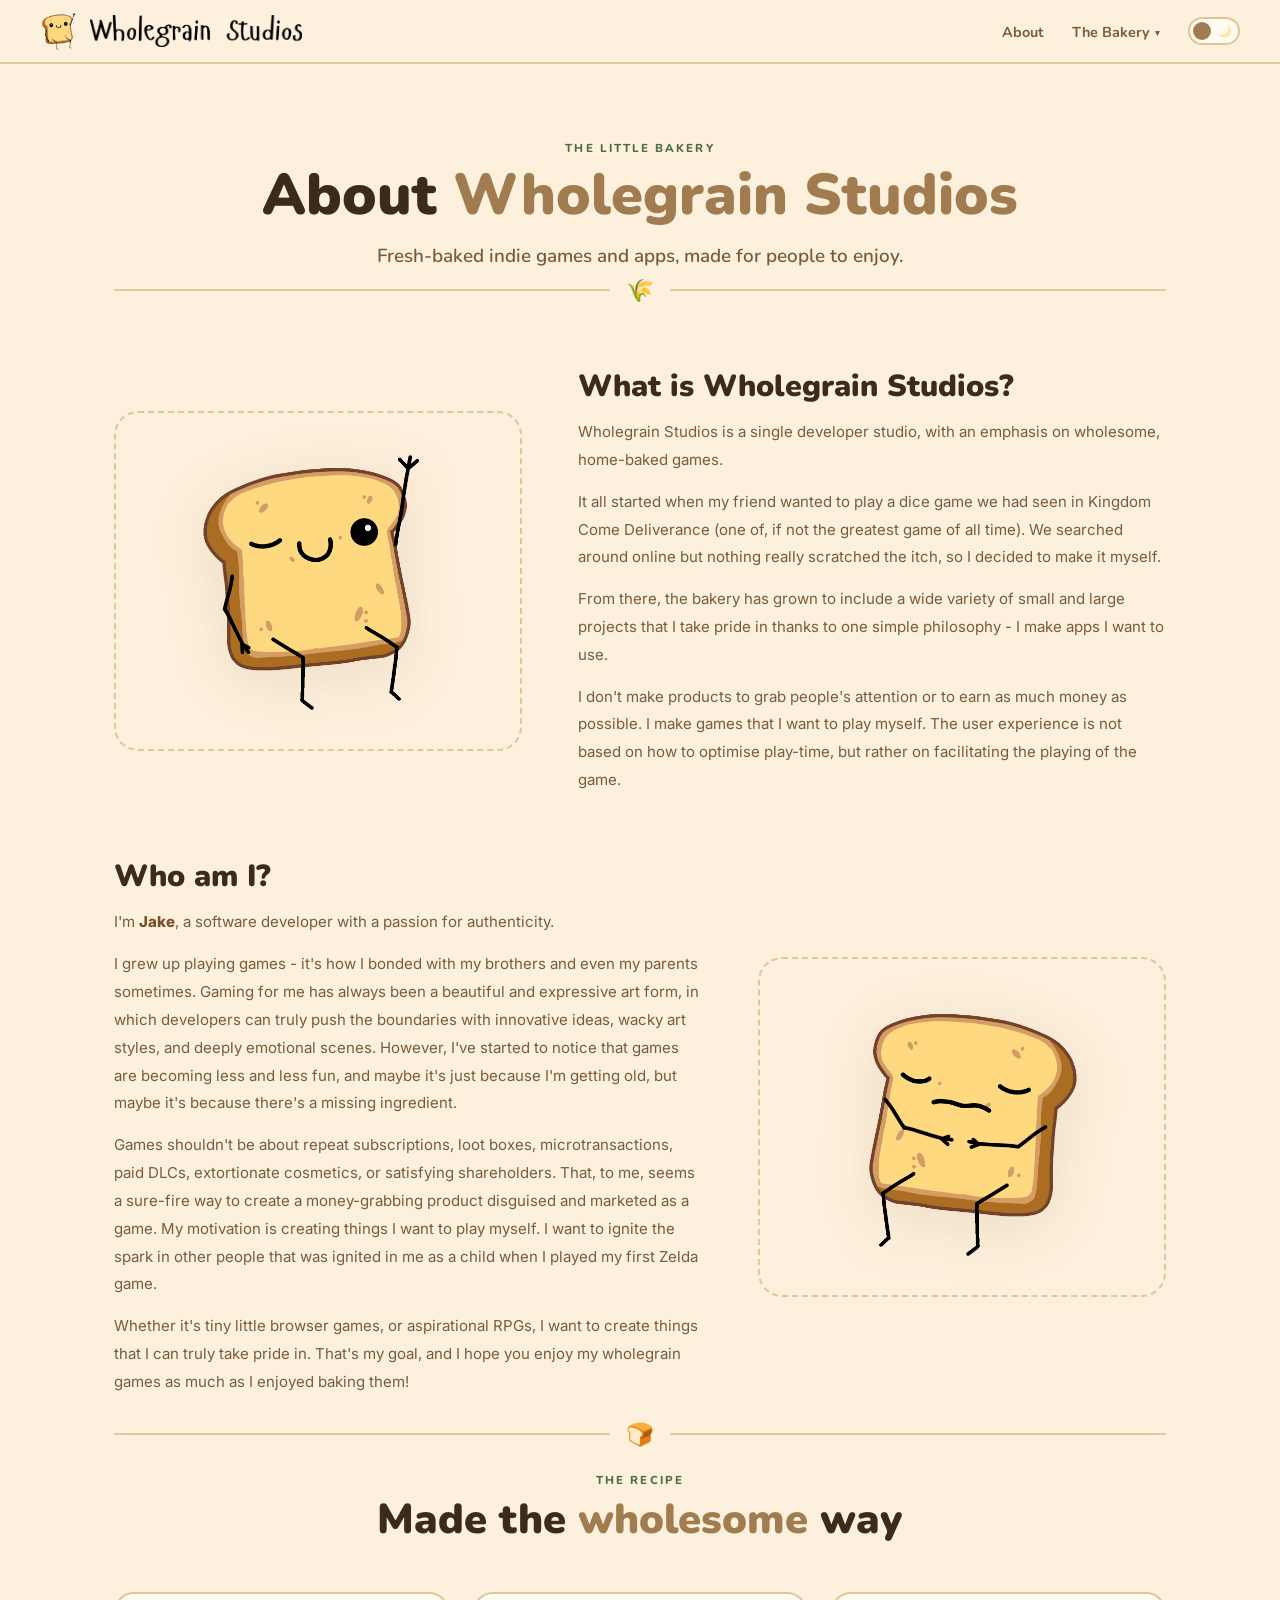
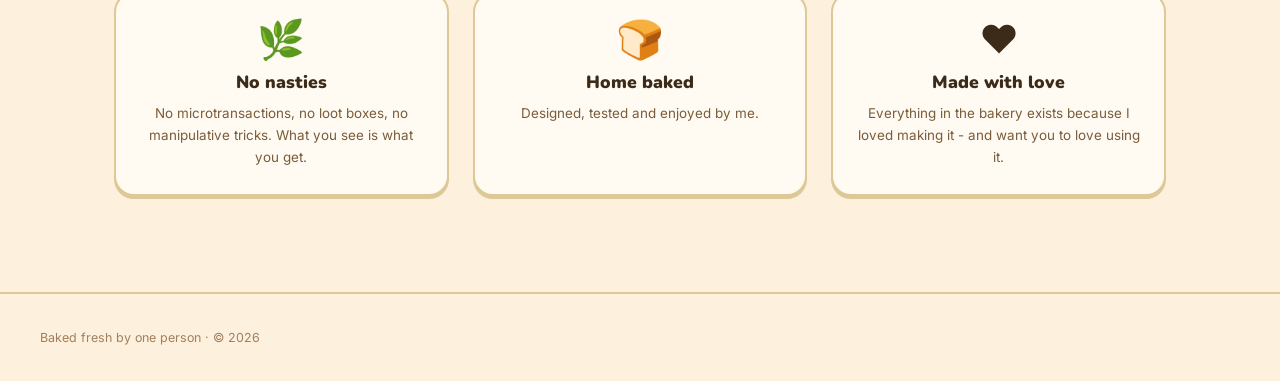
==== commit 8195e9b8: "Tidy page styles and markup" ====
--- a/about/index.html
+++ b/about/index.html
@@ -13,119 +13,6 @@
   <link rel="stylesheet" href="../css/styles.css">
   <link rel="icon" href="../images/toast-logo.png">
   <link rel="apple-touch-icon" href="../images/toast-logo.png">
-  <style>
-    /* ABOUT PAGE */
-    .story-section {
-      max-width: 1100px;
-      margin: 0 auto;
-      padding: 64px 24px 24px;
-    }
-    .story-stack {
-      display: grid;
-      gap: 64px;
-    }
-    .about-feature {
-      display: grid;
-      grid-template-columns: 0.82fr 1.18fr;
-      gap: 56px;
-      align-items: center;
-    }
-    .about-feature--reverse {
-      grid-template-columns: 1.18fr 0.82fr;
-    }
-
-    .story-art {
-      position: relative;
-      display: flex;
-      align-items: center;
-      justify-content: center;
-      min-height: 300px;
-      padding: 40px;
-    }
-    .story-art::before {
-      content: '';
-      position: absolute;
-      inset: 0;
-      border: 2.5px dashed var(--border);
-      border-radius: 24px;
-      transition: border-color 0.3s;
-    }
-    .story-art img {
-      position: relative;
-      width: clamp(170px, 28vw, 260px);
-      height: auto;
-      filter: drop-shadow(0 10px 28px var(--shadow));
-    }
-    .story-art--flipped img { transform: scaleX(-1); }
-
-    .story-body h2 {
-      font-family: 'Nunito', sans-serif;
-      font-size: clamp(1.45rem, 3vw, 1.9rem);
-      font-weight: 900;
-      color: var(--brown);
-      line-height: 1.2;
-      margin-bottom: 14px;
-    }
-    .story-body p {
-      font-size: 0.94rem;
-      line-height: 1.85;
-      color: var(--text-mid);
-      margin-bottom: 14px;
-    }
-    .story-body p:last-child { margin-bottom: 0; }
-    .story-body strong { color: var(--crust); font-weight: 800; }
-
-    .values-section {
-      max-width: 1100px;
-      margin: 0 auto;
-      padding: 24px 24px 96px;
-    }
-    .value-grid {
-      display: grid;
-      grid-template-columns: repeat(3, 1fr);
-      gap: 24px;
-    }
-    .value-card {
-      background: var(--card-bg);
-      border: 2.5px solid var(--border);
-      border-radius: 20px;
-      box-shadow: 0 3px 0 var(--border);
-      padding: 26px 24px;
-      text-align: center;
-      transition: transform 0.2s, box-shadow 0.2s, background 0.3s, border-color 0.3s;
-    }
-    .value-card:hover {
-      transform: translateY(-4px) rotate(-0.5deg);
-      box-shadow: 0 8px 0 var(--tan);
-    }
-    .value-emoji {
-      font-size: 2.4rem;
-      line-height: 1;
-      display: block;
-      margin-bottom: 12px;
-    }
-    .value-card h3 {
-      font-family: 'Nunito', sans-serif;
-      font-size: 1.1rem;
-      font-weight: 900;
-      color: var(--brown);
-      margin-bottom: 8px;
-    }
-    .value-card p {
-      font-size: 0.84rem;
-      line-height: 1.65;
-      color: var(--text-mid);
-    }
-
-    @media (max-width: 768px) {
-      .story-stack { gap: 44px; }
-      .about-feature,
-      .about-feature--reverse { grid-template-columns: 1fr; gap: 28px; }
-      .about-feature--reverse .story-art { order: -1; }
-      .story-art { min-height: 240px; padding: 28px; }
-      .value-grid { grid-template-columns: 1fr; }
-    }
-  </style>
 </head>
 <body>
 
--- a/css/styles.css
+++ b/css/styles.css
@@ -1,6 +1,6 @@
     *, *::before, *::after { box-sizing: border-box; margin: 0; padding: 0; }
 
-    /* ── LIGHT THEME (default) ── */
+    /* THEME */
     :root, [data-theme="light"] {
       --cream:       #fdf0dc;
       --cream-dark:  #f5e2c0;
@@ -22,7 +22,7 @@
       --shadow:      rgba(122,79,40,0.12);
     }
 
-    /* ── DARK THEME ── */
+    /* DARK THEME */
     [data-theme="dark"] {
       --cream:       #311900;
       --cream-dark:  #221d17;
@@ -55,7 +55,7 @@
       transition: background-color 0.3s, color 0.3s;
     }
 
-    /* ── NAV ── */
+    /* NAV */
     nav {
       position: fixed;
       top: 0; left: 0; right: 0;
@@ -154,7 +154,7 @@
     [data-theme="dark"] .icon-sun  { opacity: 0.4; }
     [data-theme="dark"] .icon-moon { opacity: 1; }
 
-    /* ── HERO ── */
+    /* HERO */
     .hero {
       min-height: 100vh;
       display: flex;
@@ -246,7 +246,7 @@
     .hero-cta:hover  { transform: translateY(-2px); box-shadow: 0 6px 0 var(--sage-dark); }
     .hero-cta:active { transform: translateY(2px);  box-shadow: 0 2px 0 var(--sage-dark); }
 
-    /* ── DIVIDER ── */
+    /* DIVIDER */
     .divider {
       display: flex;
       align-items: center;
@@ -258,7 +258,7 @@
     .divider-line { flex: 1; height: 2px; background: var(--border); border-radius: 1px; transition: background 0.3s; }
     .divider-icon { font-size: 1.4rem; }
 
-    /* ── GAMES SECTION ── */
+    /* GAMES SECTION */
     .games-section {
       padding: 64px 24px 100px;
       max-width: 1100px;
@@ -284,7 +284,7 @@
     .section-title em { font-style: normal; color: var(--tan-dark); }
     .section-sub { font-size: 0.9rem; color: var(--text-dim); margin-top: 10px; }
 
-    /* ── GAME CARDS ── */
+    /* GAME CARDS */
     .game-grid {
       display: grid;
       grid-template-columns: repeat(auto-fill, minmax(300px, 1fr));
@@ -440,6 +440,7 @@
       width: 0;
       transition: width 1.2s cubic-bezier(0.4,0,0.2,1);
     }
+    .progress-fill--rising { width: 35%; }
 
 
 
@@ -495,7 +496,7 @@
       filter: drop-shadow(0 4px 14px rgba(255, 251, 243, 0.32));
     }
 
-    /* ── ABOUT ── */
+    /* HOME ABOUT */
     .about-section {
       background: var(--about-bg);
       border-top: 2.5px solid var(--border);
@@ -568,7 +569,7 @@
       line-height: 1.5;
     }
 
-    /* ── FOOTER ── */
+    /* FOOTER */
     footer {
       padding: 36px 40px;
       display: flex;
@@ -591,7 +592,7 @@
     .footer-logo img { height: 32px; width: auto; }
     .footer-note { font-size: 0.78rem; color: var(--text-dim); }
 
-    /* ── NAV DROPDOWN ── */
+    /* NAV DROPDOWN */
     .nav-dropdown { position: relative; }
     .nav-dropdown-trigger {
       display: inline-flex;
@@ -651,7 +652,7 @@
     }
     .nav-dropdown-menu a:hover { background: var(--cream-dark); color: var(--crust); }
 
-    /* ── PAGE HERO (sub-pages) ── */
+    /* PAGE HERO */
     .page-hero {
       text-align: center;
       max-width: 820px;
@@ -677,7 +678,121 @@
       margin: 0 auto;
     }
 
-    /* ── 3-PER-ROW GRID (Bakery) ── */
+
+
+    /* ABOUT PAGE */
+    .story-section {
+      max-width: 1100px;
+      margin: 0 auto;
+      padding: 64px 24px 24px;
+    }
+    .story-stack {
+      display: grid;
+      gap: 64px;
+    }
+    .about-feature {
+      display: grid;
+      grid-template-columns: 0.82fr 1.18fr;
+      gap: 56px;
+      align-items: center;
+    }
+    .about-feature--reverse {
+      grid-template-columns: 1.18fr 0.82fr;
+    }
+
+    .story-art {
+      position: relative;
+      display: flex;
+      align-items: center;
+      justify-content: center;
+      min-height: 300px;
+      padding: 40px;
+    }
+    .story-art::before {
+      content: '';
+      position: absolute;
+      inset: 0;
+      border: 2.5px dashed var(--border);
+      border-radius: 24px;
+      transition: border-color 0.3s;
+    }
+    .story-art img {
+      position: relative;
+      width: clamp(170px, 28vw, 260px);
+      height: auto;
+      filter: drop-shadow(0 10px 28px var(--shadow));
+    }
+    .story-art--flipped img { transform: scaleX(-1); }
+
+    .story-body h2 {
+      font-family: 'Nunito', sans-serif;
+      font-size: clamp(1.45rem, 3vw, 1.9rem);
+      font-weight: 900;
+      color: var(--brown);
+      line-height: 1.2;
+      margin-bottom: 14px;
+    }
+    .story-body p {
+      font-size: 0.94rem;
+      line-height: 1.85;
+      color: var(--text-mid);
+      margin-bottom: 14px;
+    }
+    .story-body p:last-child { margin-bottom: 0; }
+    .story-body strong { color: var(--crust); font-weight: 800; }
+
+    .values-section {
+      max-width: 1100px;
+      margin: 0 auto;
+      padding: 24px 24px 96px;
+    }
+    .value-grid {
+      display: grid;
+      grid-template-columns: repeat(3, 1fr);
+      gap: 24px;
+    }
+    .value-card {
+      background: var(--card-bg);
+      border: 2.5px solid var(--border);
+      border-radius: 20px;
+      box-shadow: 0 3px 0 var(--border);
+      padding: 26px 24px;
+      text-align: center;
+      transition: transform 0.2s, box-shadow 0.2s, background 0.3s, border-color 0.3s;
+    }
+    .value-card:hover {
+      transform: translateY(-4px) rotate(-0.5deg);
+      box-shadow: 0 8px 0 var(--tan);
+    }
+    .value-emoji {
+      font-size: 2.4rem;
+      line-height: 1;
+      display: block;
+      margin-bottom: 12px;
+    }
+    .value-card h3 {
+      font-family: 'Nunito', sans-serif;
+      font-size: 1.1rem;
+      font-weight: 900;
+      color: var(--brown);
+      margin-bottom: 8px;
+    }
+    .value-card p {
+      font-size: 0.84rem;
+      line-height: 1.65;
+      color: var(--text-mid);
+    }
+
+    @media (max-width: 768px) {
+      .story-stack { gap: 44px; }
+      .about-feature,
+      .about-feature--reverse { grid-template-columns: 1fr; gap: 28px; }
+      .about-feature--reverse .story-art { order: -1; }
+      .story-art { min-height: 240px; padding: 28px; }
+      .value-grid { grid-template-columns: 1fr; }
+    }
+
+    /* BAKERY GRID */
     .games-section { scroll-margin-top: 88px; }
     .game-grid--three { grid-template-columns: repeat(3, 1fr); }
 
@@ -700,7 +815,7 @@
       font-size: 0.92rem;
     }
 
-    /* ── RESPONSIVE ── */
+    /* RESPONSIVE */
     @media (max-width: 768px) {
       nav { padding: 10px 16px; }
       .nav-right { gap: 16px; }
@@ -736,128 +851,164 @@
       .game-card, body, nav { transition: none; }
     }
 
-    /* ── ACCOUNT LINK ── */
-    .account-link-page {
+    /* ACCOUNT LINK */
+
+    .al-body {
+      display: flex;
+      flex-direction: column;
       min-height: 100vh;
-      background: var(--cream);
-    }
-    .account-link-shell {
-      max-width: 760px;
-      margin: 0 auto;
-      padding: 128px 24px 72px;
-    }
-    .account-link-panel {
+    }
+
+    /* Main content sits between nav and footer, centred */
+    .al-main {
+      flex: 1;
+      display: flex;
+      flex-direction: column;
+      align-items: center;
+      justify-content: center;
+      padding: 120px 24px 80px;
+    }
+
+    /* The card mirrors hero::before dashed border treatment */
+    .al-card {
       position: relative;
-      overflow: hidden;
+      width: 100%;
+      max-width: 560px;
       background: var(--card-bg);
       border: 2.5px solid var(--border);
-      border-radius: 20px;
-      padding: 36px clamp(22px, 5vw, 44px) 38px;
+      border-radius: 24px;
       box-shadow: 0 4px 0 var(--border);
+      padding: 52px 48px 44px;
       text-align: center;
-      transition: background 0.3s, border-color 0.3s;
-    }
-    .account-link-panel::before {
+      transition: background 0.3s, border-color 0.3s, box-shadow 0.3s;
+    }
+
+    /* Dashed inner border, same trick as .hero::before */
+    .al-card::before {
       content: '';
       position: absolute;
       inset: 14px;
       border: 2px dashed var(--border);
-      border-radius: 15px;
+      border-radius: 18px;
       pointer-events: none;
       transition: border-color 0.3s;
     }
-    .account-link-panel > * {
+
+    /* Everything inside must sit above the ::before pseudo */
+    .al-card > * {
       position: relative;
       z-index: 1;
     }
-    .account-link-art {
+
+    /* Toast mascot */
+    .al-mascot {
       display: flex;
       justify-content: center;
-      margin-bottom: 14px;
-    }
-    .account-link-art img {
-      width: clamp(82px, 18vw, 118px);
+      margin-bottom: 20px;
+    }
+
+    .al-mascot img {
+      width: clamp(90px, 18vw, 120px);
       height: auto;
-      filter: drop-shadow(0 8px 22px var(--shadow));
-    }
-    .account-link-panel h1 {
-      font-family: 'Nunito', sans-serif;
-      font-size: clamp(2rem, 6vw, 3.2rem);
+      filter: drop-shadow(0 6px 20px var(--shadow));
+    }
+
+    /* Eyebrow label, same class as main page */
+    .al-card .section-eyebrow {
+      margin-bottom: 10px;
+    }
+
+    /* Page title */
+    .al-title {
+      font-family: 'Nunito', sans-serif;
+      font-size: clamp(1.9rem, 5vw, 2.8rem);
       font-weight: 900;
       color: var(--brown);
-      line-height: 1.05;
-      margin-bottom: 14px;
-    }
-    .account-link-copy {
+      line-height: 1.1;
+      margin-bottom: 12px;
+    }
+
+    .al-title .game-name {
+      color: var(--tan-dark);
+    }
+
+    /* Subtitle copy */
+    .al-copy {
+      font-family: 'Nunito', sans-serif;
+      font-size: clamp(0.9rem, 2.2vw, 1.05rem);
+      font-weight: 600;
+      color: var(--text-mid);
+      line-height: 1.65;
+      margin-bottom: 28px;
+      max-width: 400px;
+      margin-left: auto;
+      margin-right: auto;
+    }
+
+
+    /* CTA area */
+    .al-actions {
+      display: flex;
+      flex-direction: column;
+      align-items: center;
+      gap: 22px;
+    }
+
+    /* Primary button */
+    .al-actions .hero-cta {
+      width: 100%;
+      max-width: 340px;
+      justify-content: center;
+      border: 0;
+      outline: none;
+      box-shadow: 0 4px 0 var(--sage-dark);
+    }
+
+    .al-actions .hero-cta:hover {
+      box-shadow: 0 6px 0 var(--sage-dark);
+    }
+
+    .al-actions .hero-cta:active {
+      box-shadow: 0 2px 0 var(--sage-dark);
+    }
+
+    .al-actions .hero-cta:focus-visible {
+      outline: 3px solid var(--sage-light);
+      outline-offset: 4px;
+    }
+
+    /* Status line */
+    .al-status {
+      min-height: 1.4em;
+      margin-top: 20px;
+      font-size: 0.82rem;
+      color: var(--text-dim);
+      font-family: 'Inter', sans-serif;
+    }
+
+    /* Divider below card */
+    .al-divider {
+      width: 100%;
       max-width: 560px;
-      margin: 0 auto 20px;
-      color: var(--text-mid);
-      font-family: 'Nunito', sans-serif;
-      font-size: clamp(1rem, 2.6vw, 1.18rem);
-      font-weight: 600;
-      line-height: 1.65;
-    }
-    .account-link-summary {
-      display: grid;
-      grid-template-columns: max-content 1fr;
-      gap: 8px 14px;
-      max-width: 520px;
-      margin: 22px auto 28px;
-      padding: 14px 16px;
-      background: var(--white);
-      border: 2px solid var(--border);
-      border-radius: 8px;
-      color: var(--text-mid);
-      font-size: 0.88rem;
-      text-align: left;
-      transition: background 0.3s, border-color 0.3s;
-    }
-    .account-link-summary strong {
-      color: var(--brown);
-      font-family: 'Nunito', sans-serif;
-      font-weight: 900;
-    }
-    .account-link-actions,
-    .account-link-login {
-      display: flex;
-      align-items: center;
-      justify-content: center;
-      gap: 18px;
-      flex-wrap: wrap;
-    }
-    .account-link-secondary {
-      appearance: none;
-      border: 0;
-      background: transparent;
-      color: var(--sage-dark);
-      cursor: pointer;
-      font-family: 'Nunito', sans-serif;
-      font-size: 0.92rem;
-      font-weight: 900;
-      text-decoration: none;
-    }
-    .account-link-status {
-      min-height: 1.5em;
-      color: var(--text-mid);
-      font-size: 0.86rem;
-      margin-top: 18px;
-    }
-    .account-link-divider {
-      margin-top: 38px;
-    }
-    .account-link-note {
-      max-width: 560px;
-      margin: 22px auto 0;
+      margin-top: 40px;
+    }
+
+    /* Footer note below divider */
+    .al-note {
+      max-width: 480px;
+      margin-top: 24px;
+      font-size: 0.82rem;
       color: var(--text-dim);
-      font-size: 0.86rem;
       line-height: 1.7;
       text-align: center;
     }
-    @media (max-width: 560px) {
-      .account-link-shell { padding: 104px 16px 56px; }
-      .account-link-panel { padding: 28px 18px 30px; }
-      .account-link-panel::before { inset: 10px; }
-      .account-link-summary { grid-template-columns: 1fr; }
-      .account-link-actions .hero-cta,
-      .account-link-login .hero-cta { width: 100%; justify-content: center; }
-    }
+
+    /* Account link responsive */
+    @media (max-width: 600px) {
+      .al-card {
+        padding: 40px 24px 36px;
+      }
+      .al-card::before {
+        inset: 10px;
+      }
+    }
